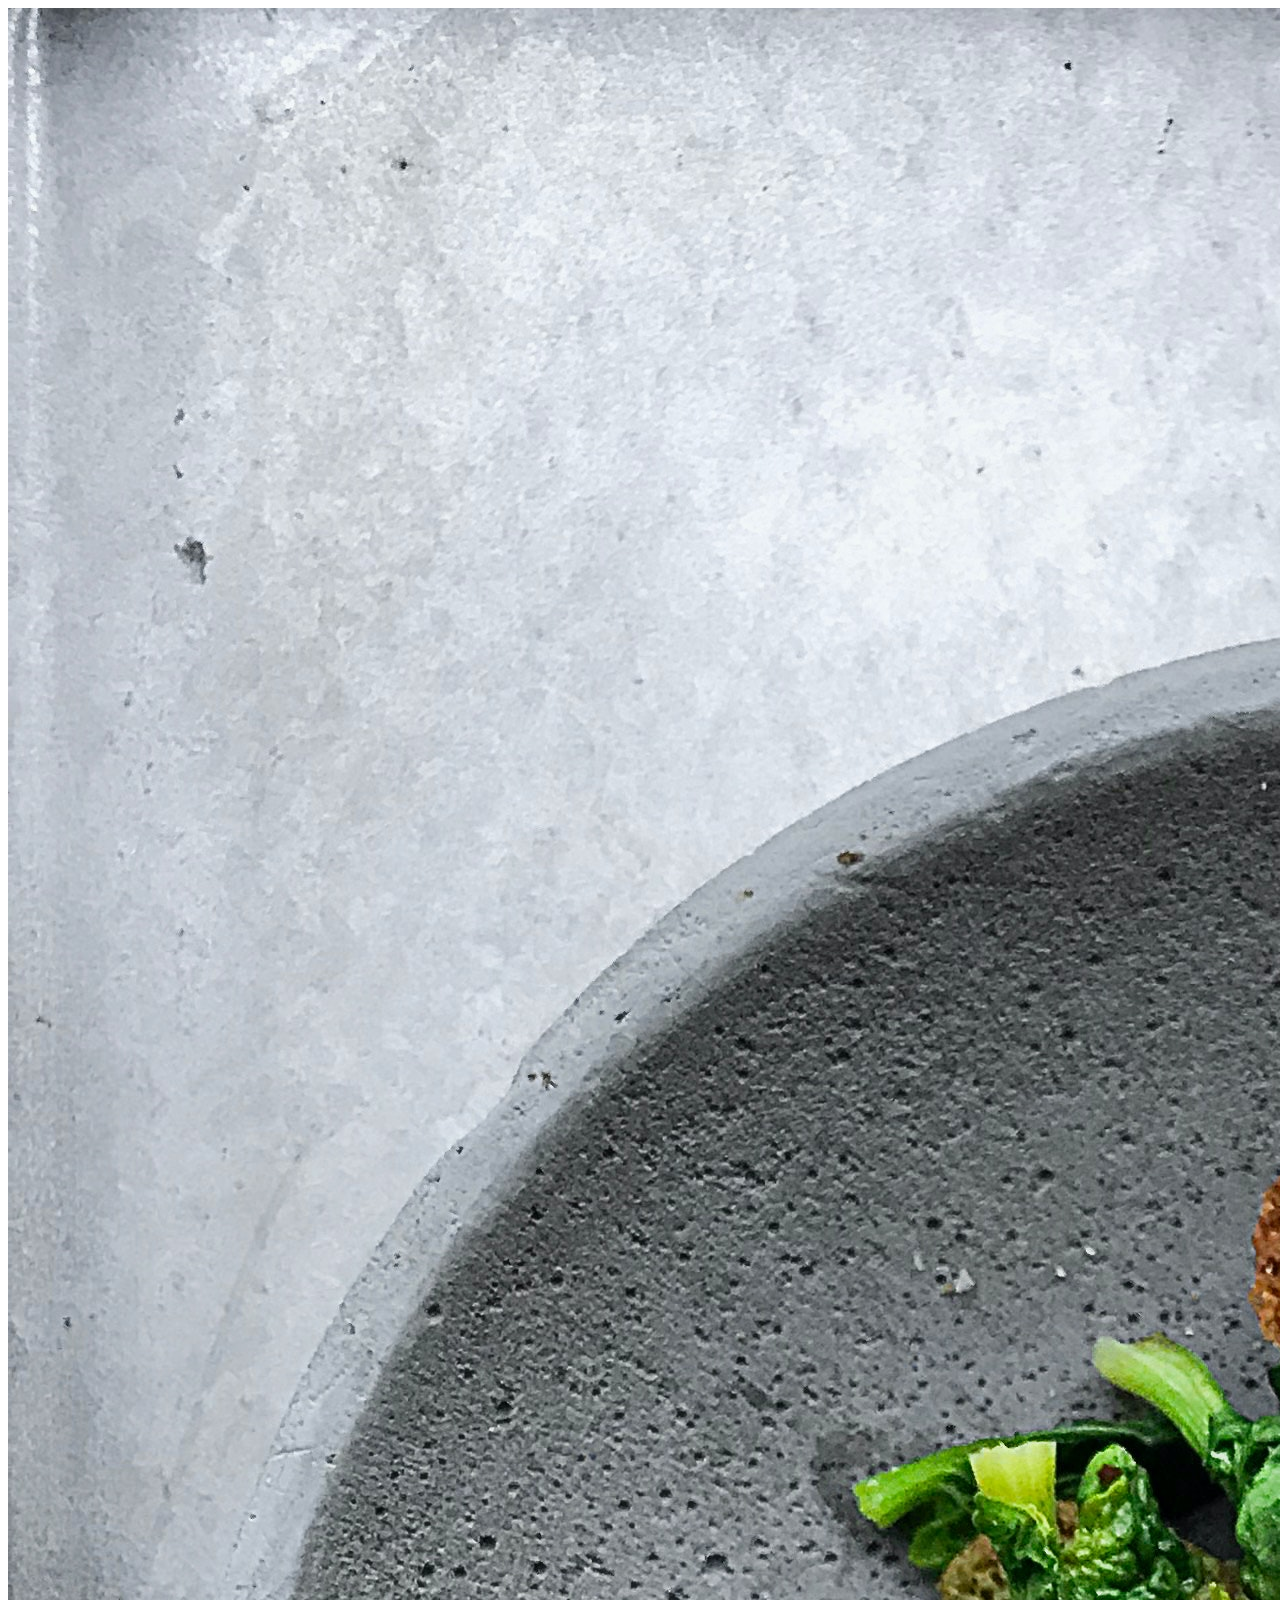
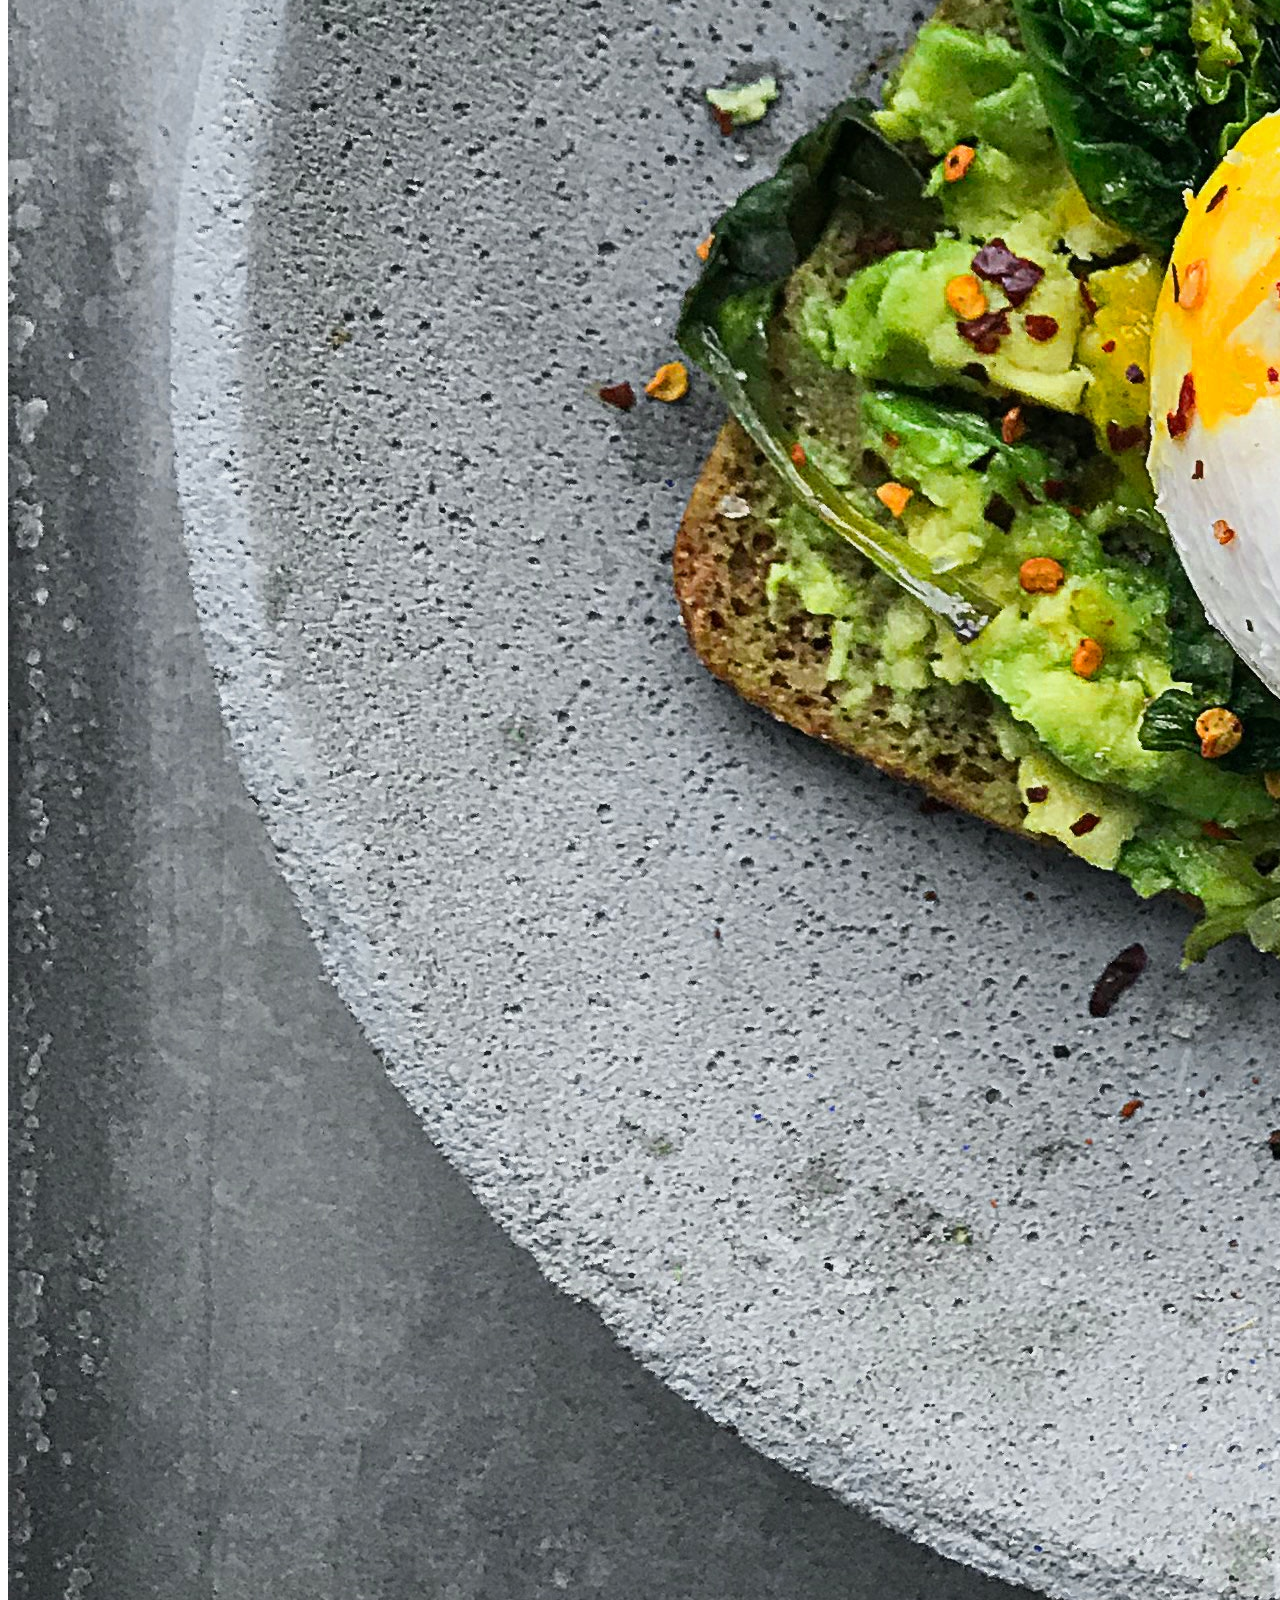
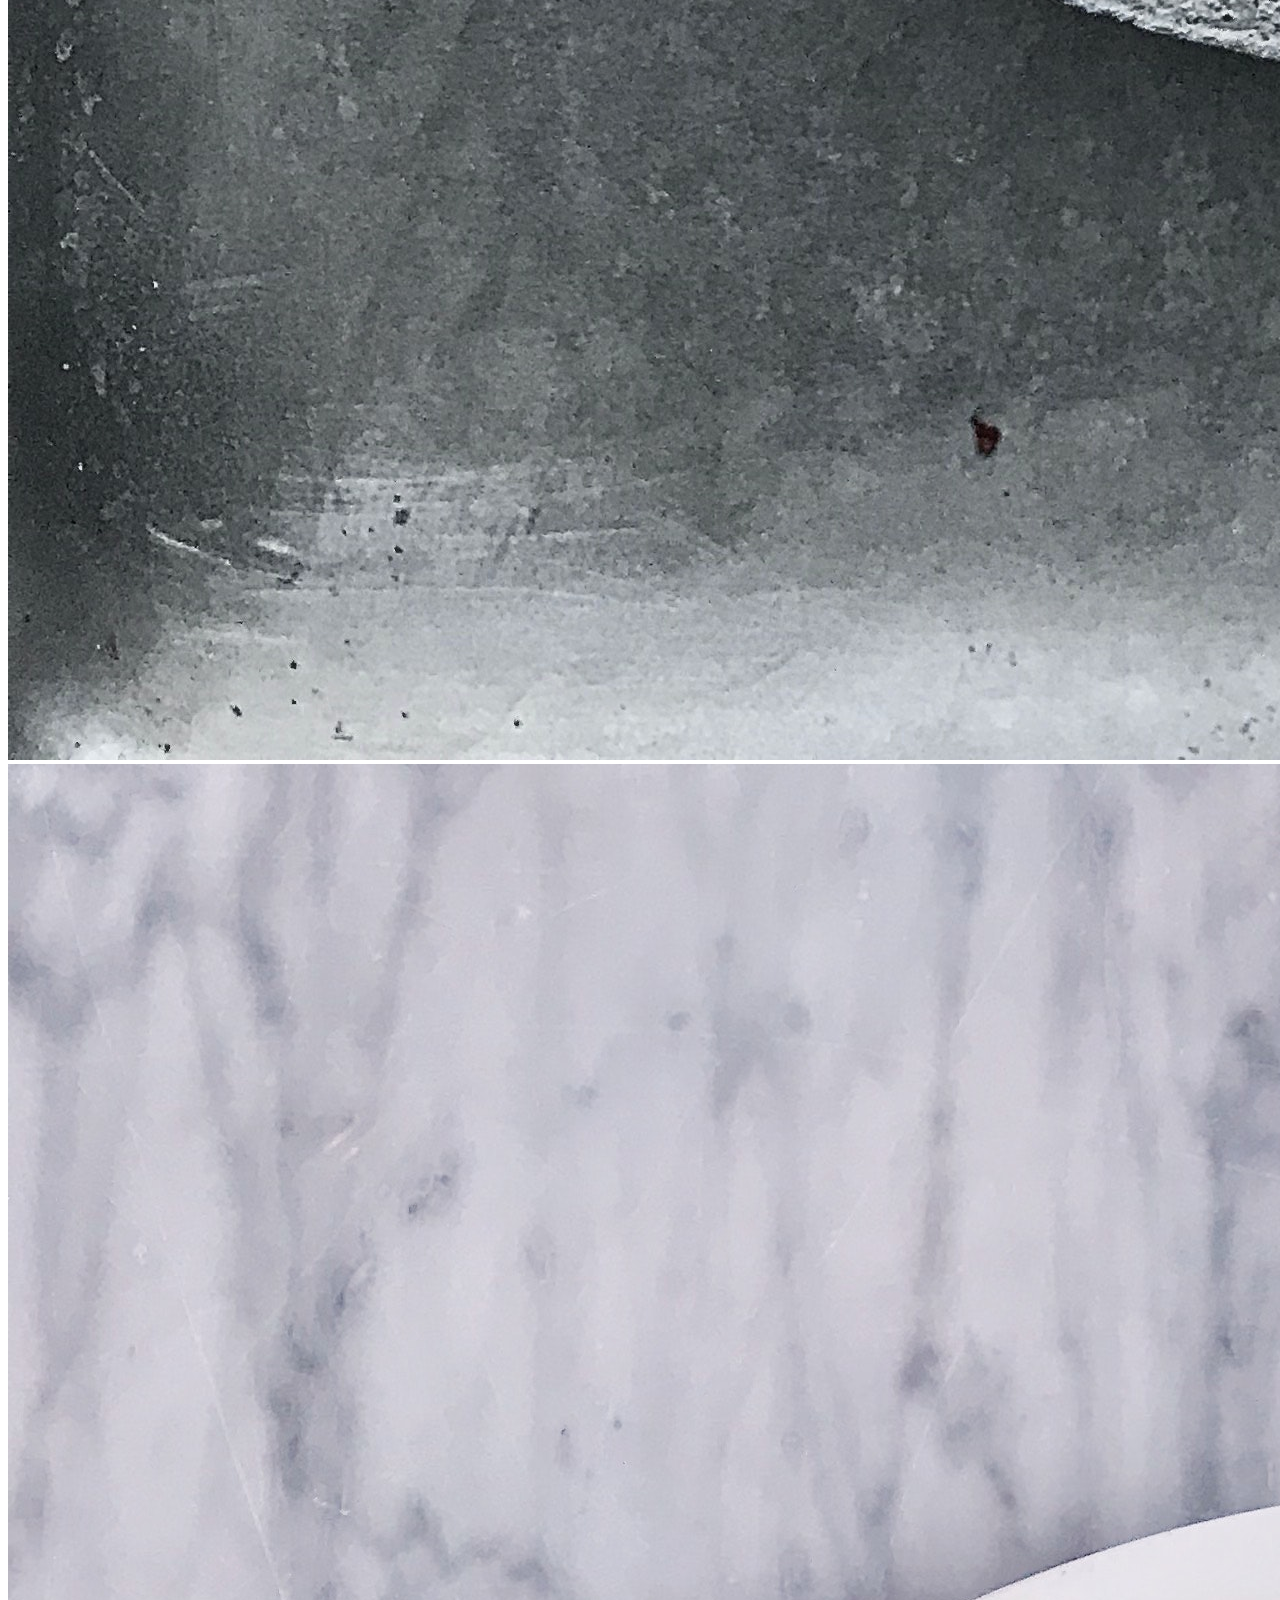
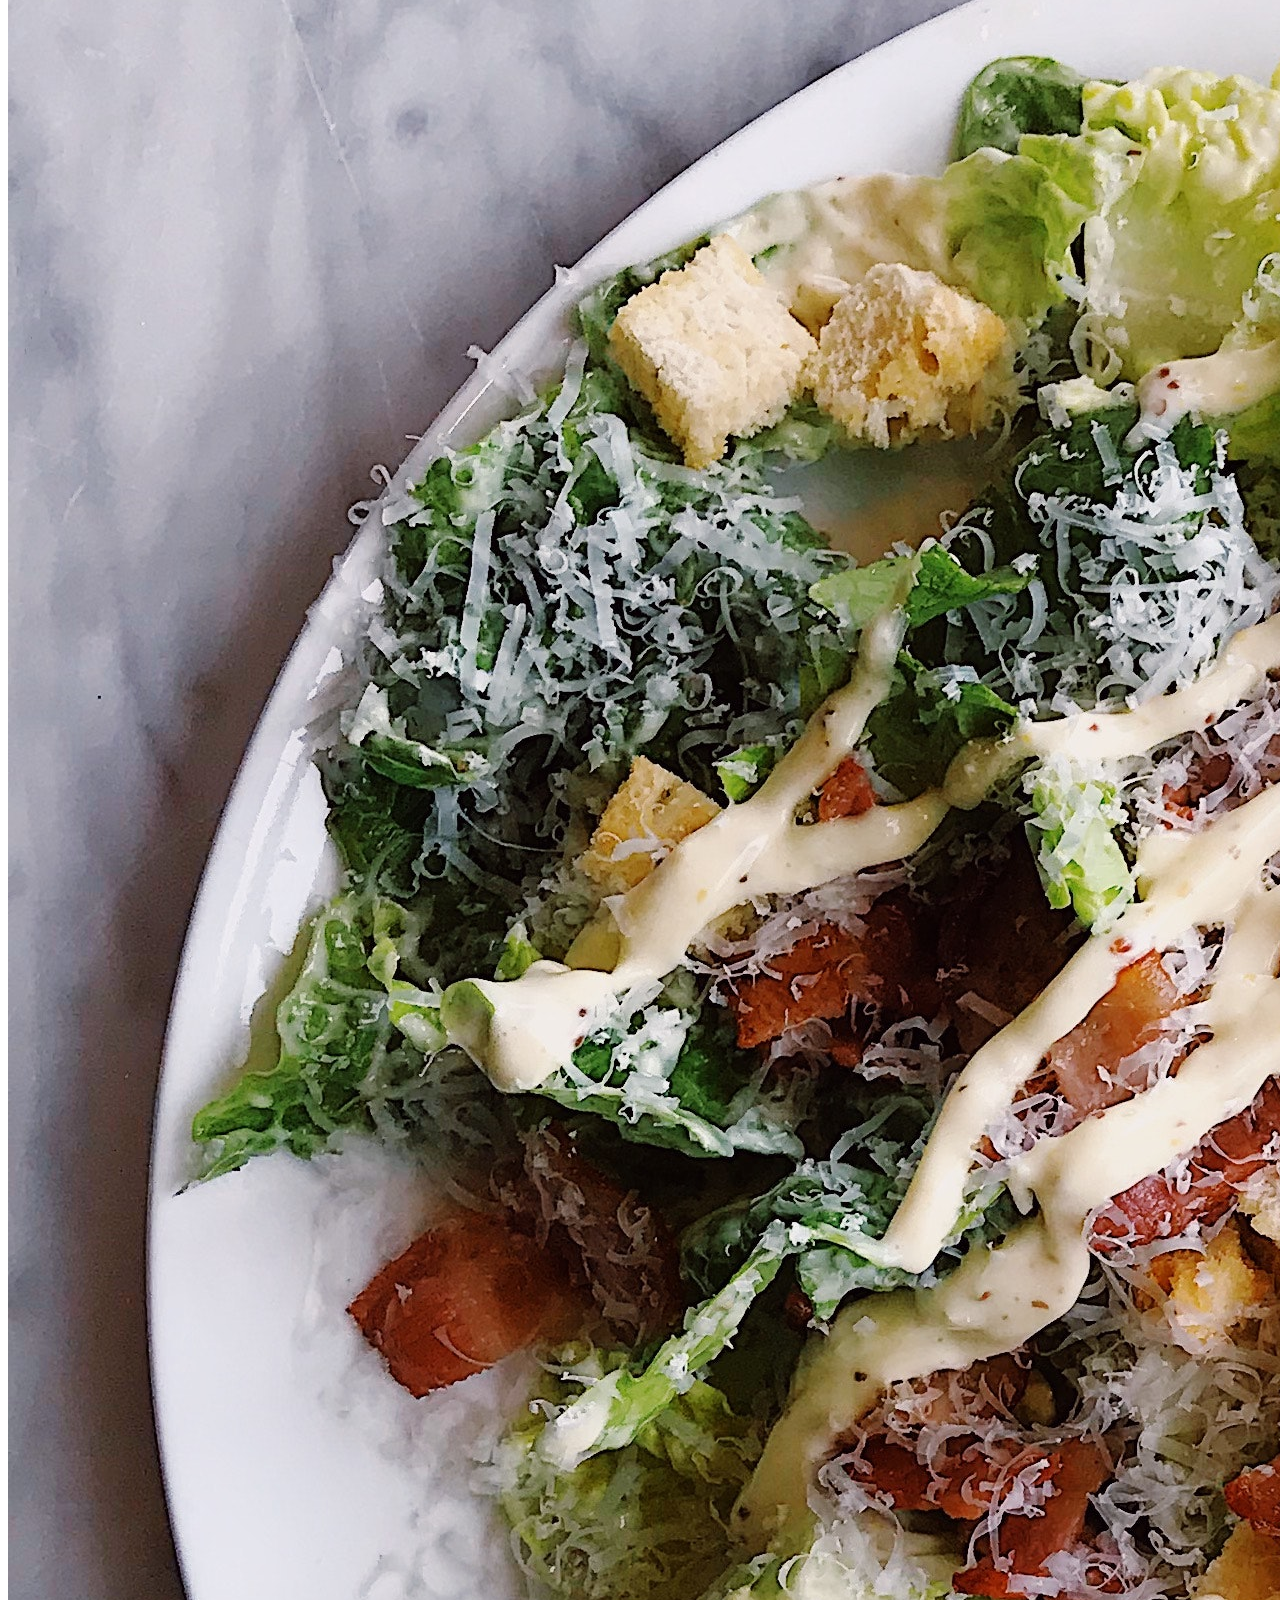
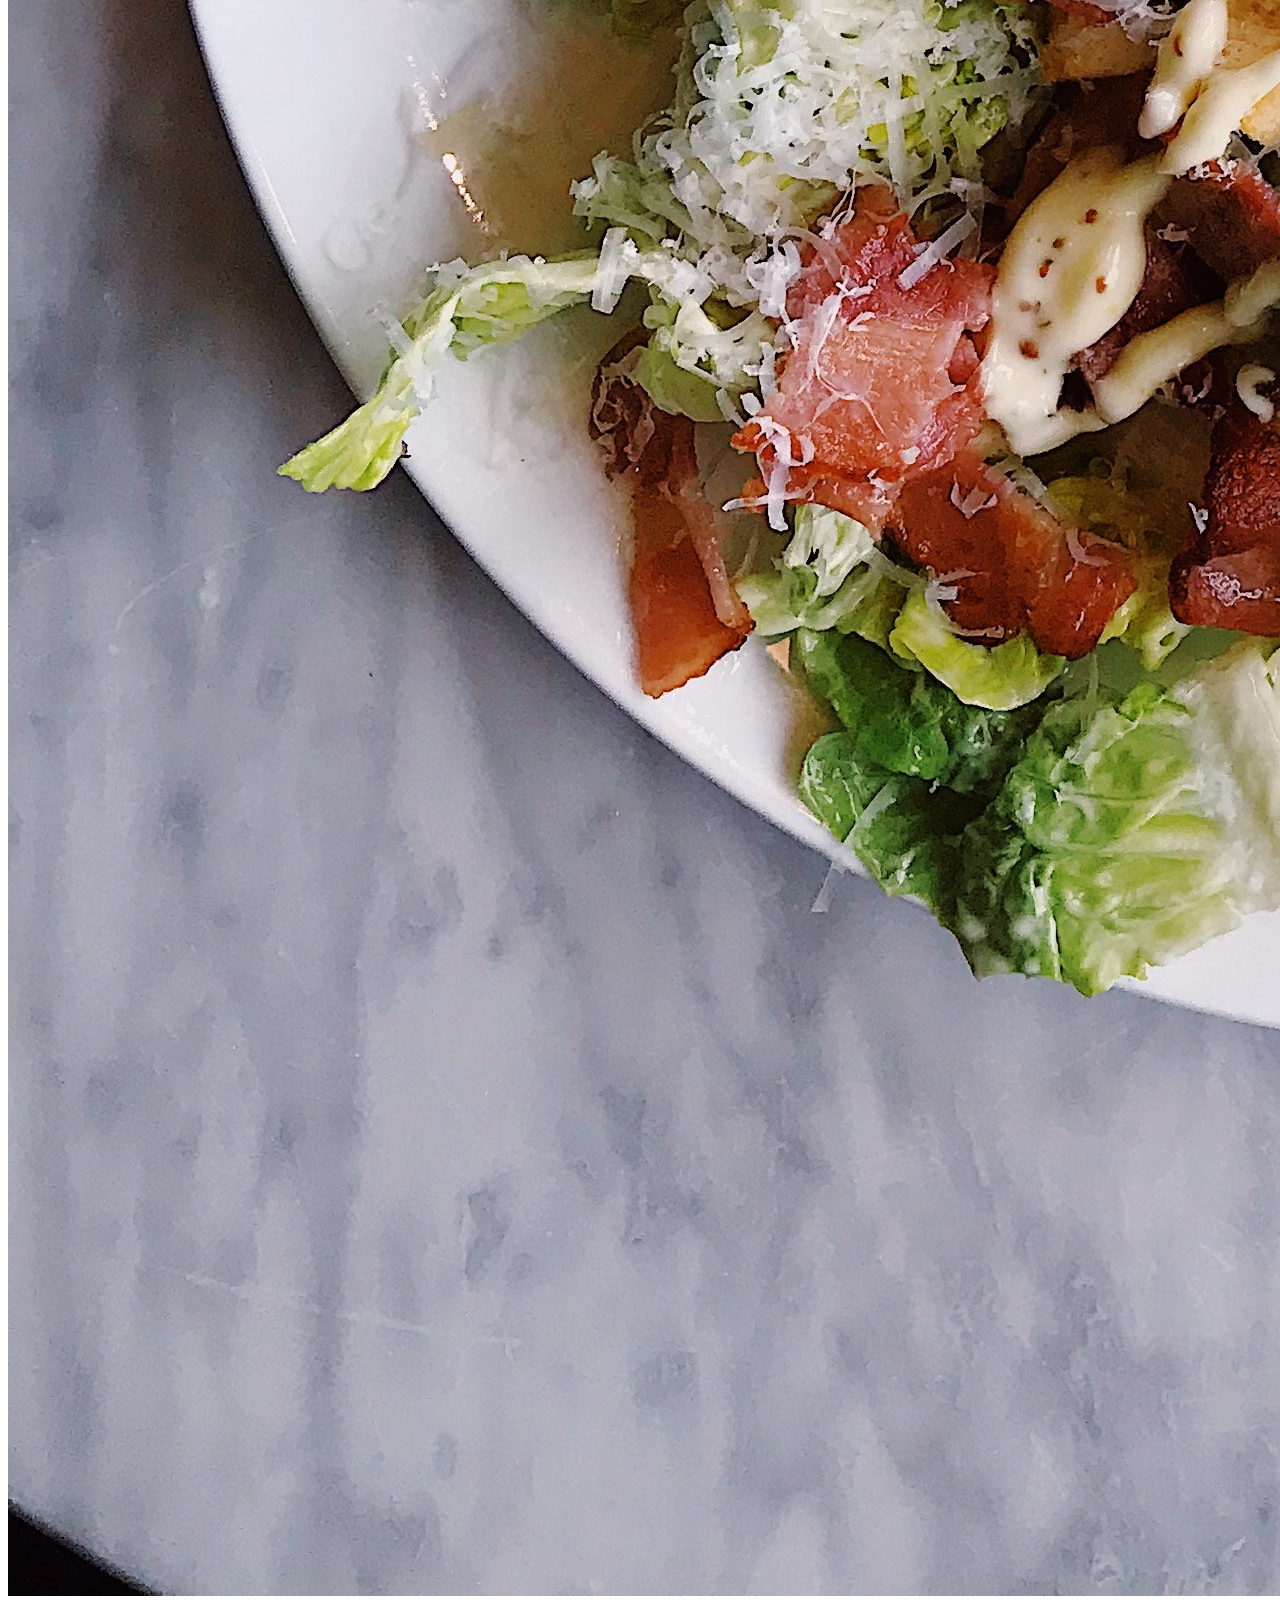
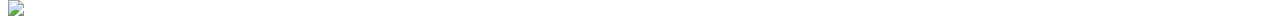
==== index.html @ 605d183e "created assets folder with stock images" ====
<!DOCTYPE html>
<html>
<head>
    <title>CSS grids</title>
</head>
<body>
<div class='container'>
<div class='image1'>
    <img src='assets/avocadotoast.jpg'/>
</div>
<div class='image2'>
    <img src='assets/salad.jpg'/>
</div>
<div class='image3'>
    <img src='assets/beef.jpg'/>
</div>
</div>
</body>
</html>
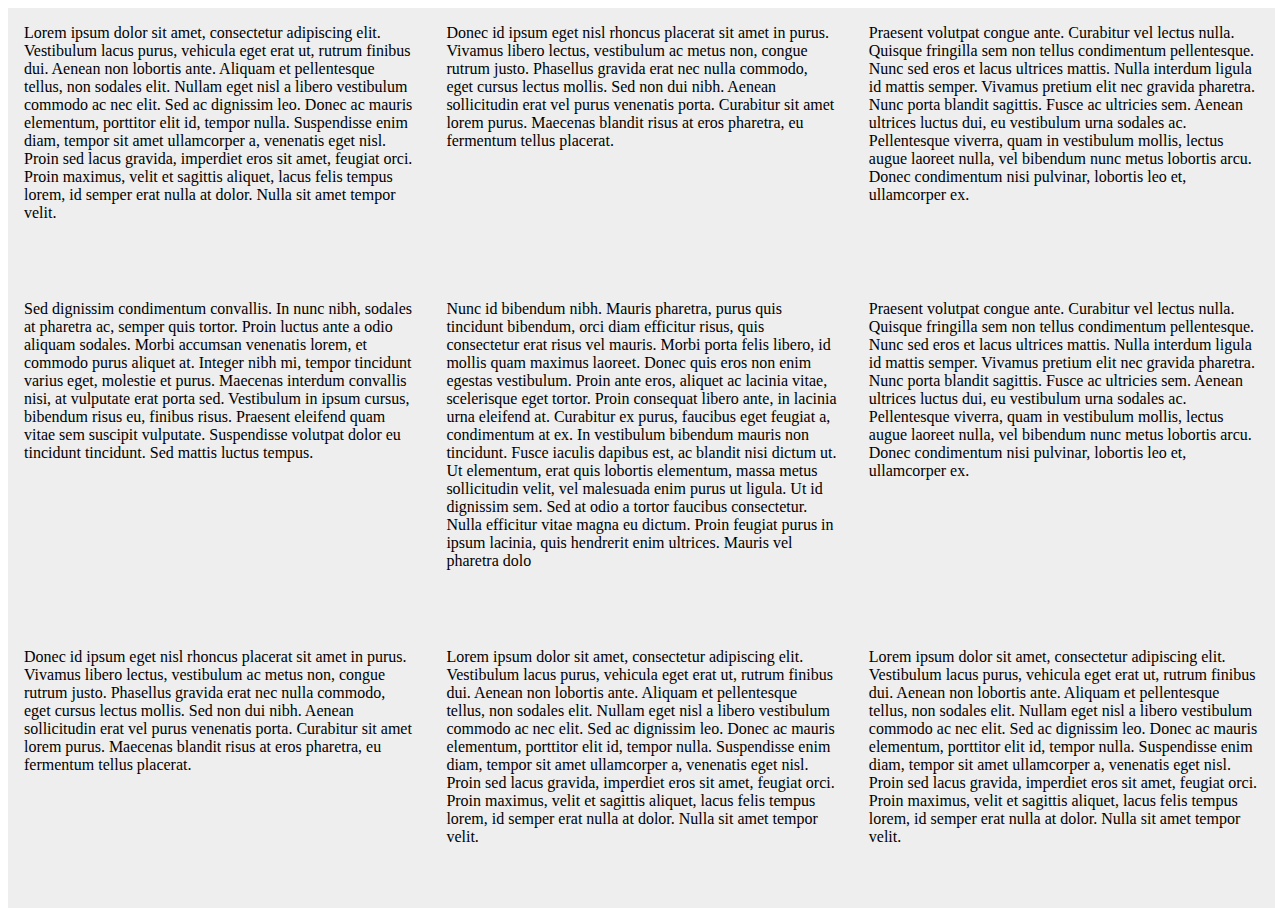
==== commit 2a3415cc: "created lorem ipsum grid" ====
--- a/index.html
+++ b/index.html
@@ -1,19 +1,54 @@
 <!DOCTYPE html>
 <html>
 <head>
-    <title>CSS grids</title>
+<style>
+body, html {
+    width: 100%;
+    height: 100%;
+}
+.container {
+    height: 100%;
+    display: grid;
+    grid-template-columns: 33% 33% 33%;
+
+}
+.container > div {
+    background: #eee;
+    padding: 1em;
+}
+
+</style>
 </head>
 <body>
 <div class='container'>
-<div class='image1'>
-    <img src='assets/avocadotoast.jpg'/>
+<div class='item1'>
+    Lorem ipsum dolor sit amet, consectetur adipiscing elit. Vestibulum lacus purus, vehicula eget erat ut, rutrum finibus dui. Aenean non lobortis ante. Aliquam et pellentesque tellus, non sodales elit. Nullam eget nisl a libero vestibulum commodo ac nec elit. Sed ac dignissim leo. Donec ac mauris elementum, porttitor elit id, tempor nulla. Suspendisse enim diam, tempor sit amet ullamcorper a, venenatis eget nisl. Proin sed lacus gravida, imperdiet eros sit amet, feugiat orci. Proin maximus, velit et sagittis aliquet, lacus felis tempus lorem, id semper erat nulla at dolor. Nulla sit amet tempor velit.
 </div>
-<div class='image2'>
-    <img src='assets/salad.jpg'/>
+<div class='item2'>
+    Donec id ipsum eget nisl rhoncus placerat sit amet in purus. Vivamus libero lectus, vestibulum ac metus non, congue rutrum justo. Phasellus gravida erat nec nulla commodo, eget cursus lectus mollis. Sed non dui nibh. Aenean sollicitudin erat vel purus venenatis porta. Curabitur sit amet lorem purus. Maecenas blandit risus at eros pharetra, eu fermentum tellus placerat.
 </div>
-<div class='image3'>
-    <img src='assets/beef.jpg'/>
+<div class='item3'>
+    Praesent volutpat congue ante. Curabitur vel lectus nulla. Quisque fringilla sem non tellus condimentum pellentesque. Nunc sed eros et lacus ultrices mattis. Nulla interdum ligula id mattis semper. Vivamus pretium elit nec gravida pharetra. Nunc porta blandit sagittis. Fusce ac ultricies sem. Aenean ultrices luctus dui, eu vestibulum urna sodales ac. Pellentesque viverra, quam in vestibulum mollis, lectus augue laoreet nulla, vel bibendum nunc metus lobortis arcu. Donec condimentum nisi pulvinar, lobortis leo et, ullamcorper ex.
 </div>
+<div class='item4'>
+    Sed dignissim condimentum convallis. In nunc nibh, sodales at pharetra ac, semper quis tortor. Proin luctus ante a odio aliquam sodales. Morbi accumsan venenatis lorem, et commodo purus aliquet at. Integer nibh mi, tempor tincidunt varius eget, molestie et purus. Maecenas interdum convallis nisi, at vulputate erat porta sed. Vestibulum in ipsum cursus, bibendum risus eu, finibus risus. Praesent eleifend quam vitae sem suscipit vulputate. Suspendisse volutpat dolor eu tincidunt tincidunt. Sed mattis luctus tempus.
+</div>
+<div class='item5'>
+    Nunc id bibendum nibh. Mauris pharetra, purus quis tincidunt bibendum, orci diam efficitur risus, quis consectetur erat risus vel mauris. Morbi porta felis libero, id mollis quam maximus laoreet. Donec quis eros non enim egestas vestibulum. Proin ante eros, aliquet ac lacinia vitae, scelerisque eget tortor. Proin consequat libero ante, in lacinia urna eleifend at. Curabitur ex purus, faucibus eget feugiat a, condimentum at ex. In vestibulum bibendum mauris non tincidunt. Fusce iaculis dapibus est, ac blandit nisi dictum ut. Ut elementum, erat quis lobortis elementum, massa metus sollicitudin velit, vel malesuada enim purus ut ligula. Ut id dignissim sem. Sed at odio a tortor faucibus consectetur. Nulla efficitur vitae magna eu dictum. Proin feugiat purus in ipsum lacinia, quis hendrerit enim ultrices. Mauris vel pharetra dolo
+</div>
+<div class='item6'>
+    Praesent volutpat congue ante. Curabitur vel lectus nulla. Quisque fringilla sem non tellus condimentum pellentesque. Nunc sed eros et lacus ultrices mattis. Nulla interdum ligula id mattis semper. Vivamus pretium elit nec gravida pharetra. Nunc porta blandit sagittis. Fusce ac ultricies sem. Aenean ultrices luctus dui, eu vestibulum urna sodales ac. Pellentesque viverra, quam in vestibulum mollis, lectus augue laoreet nulla, vel bibendum nunc metus lobortis arcu. Donec condimentum nisi pulvinar, lobortis leo et, ullamcorper ex.
+</div>
+<div class='item7'>
+    Donec id ipsum eget nisl rhoncus placerat sit amet in purus. Vivamus libero lectus, vestibulum ac metus non, congue rutrum justo. Phasellus gravida erat nec nulla commodo, eget cursus lectus mollis. Sed non dui nibh. Aenean sollicitudin erat vel purus venenatis porta. Curabitur sit amet lorem purus. Maecenas blandit risus at eros pharetra, eu fermentum tellus placerat.
+</div>
+<div class='item8'>
+    Lorem ipsum dolor sit amet, consectetur adipiscing elit. Vestibulum lacus purus, vehicula eget erat ut, rutrum finibus dui. Aenean non lobortis ante. Aliquam et pellentesque tellus, non sodales elit. Nullam eget nisl a libero vestibulum commodo ac nec elit. Sed ac dignissim leo. Donec ac mauris elementum, porttitor elit id, tempor nulla. Suspendisse enim diam, tempor sit amet ullamcorper a, venenatis eget nisl. Proin sed lacus gravida, imperdiet eros sit amet, feugiat orci. Proin maximus, velit et sagittis aliquet, lacus felis tempus lorem, id semper erat nulla at dolor. Nulla sit amet tempor velit.
+</div>
+<div class='item9'>
+    Lorem ipsum dolor sit amet, consectetur adipiscing elit. Vestibulum lacus purus, vehicula eget erat ut, rutrum finibus dui. Aenean non lobortis ante. Aliquam et pellentesque tellus, non sodales elit. Nullam eget nisl a libero vestibulum commodo ac nec elit. Sed ac dignissim leo. Donec ac mauris elementum, porttitor elit id, tempor nulla. Suspendisse enim diam, tempor sit amet ullamcorper a, venenatis eget nisl. Proin sed lacus gravida, imperdiet eros sit amet, feugiat orci. Proin maximus, velit et sagittis aliquet, lacus felis tempus lorem, id semper erat nulla at dolor. Nulla sit amet tempor velit.
+</div>
+
 </div>
 </body>
 </html>
